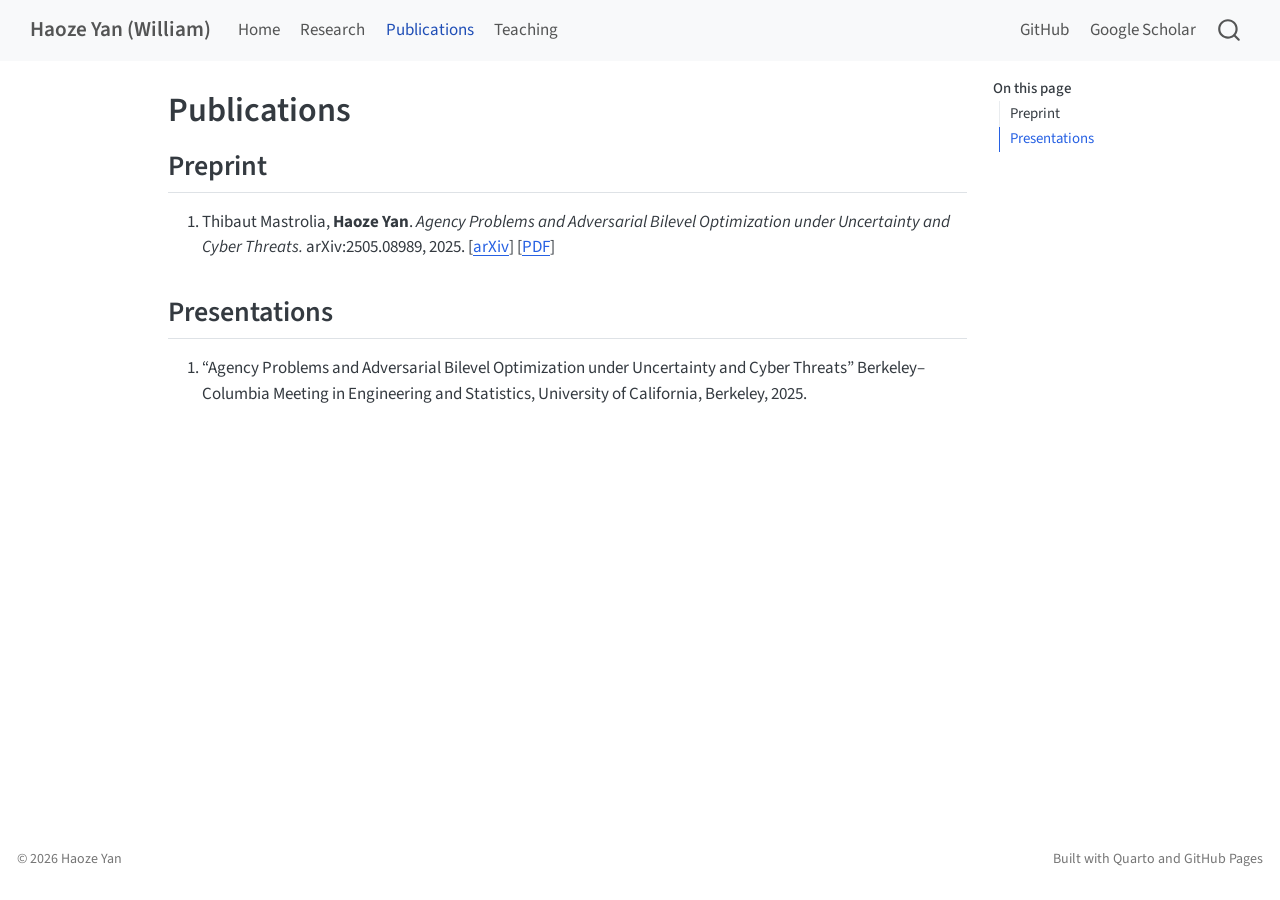
==== docs/publications.html @ 3377d839 "Create Quarto academic website" ====
<!DOCTYPE html>
<html xmlns="http://www.w3.org/1999/xhtml" lang="en" xml:lang="en"><head>

<meta charset="utf-8">
<meta name="generator" content="quarto-1.9.38">

<meta name="viewport" content="width=device-width, initial-scale=1.0, user-scalable=yes">


<title>Publications – Haoze Yan (William)</title>
<style>
/* Default styles provided by pandoc.
** See https://pandoc.org/MANUAL.html#variables-for-html for config info.
*/
code{white-space: pre-wrap;}
span.smallcaps{font-variant: small-caps;}
div.columns{display: flex; gap: min(4vw, 1.5em);}
div.column{flex: auto; overflow-x: auto;}
div.hanging-indent{margin-left: 1.5em; text-indent: -1.5em;}
ul.task-list{list-style: none;}
ul.task-list li input[type="checkbox"] {
  width: 0.8em;
  margin: 0 0.8em 0.2em -1em; /* quarto-specific, see https://github.com/quarto-dev/quarto-cli/issues/4556 */ 
  vertical-align: middle;
}
</style>


<script src="site_libs/quarto-nav/quarto-nav.js"></script>
<script src="site_libs/quarto-nav/headroom.min.js"></script>
<script src="site_libs/clipboard/clipboard.min.js"></script>
<script src="site_libs/quarto-search/autocomplete.umd.js"></script>
<script src="site_libs/quarto-search/fuse.min.js"></script>
<script src="site_libs/quarto-search/quarto-search.js"></script>
<meta name="quarto:offset" content="./">
<script src="site_libs/quarto-html/quarto.js" type="module"></script>
<script src="site_libs/quarto-html/tabsets/tabsets.js" type="module"></script>
<script src="site_libs/quarto-html/popper.min.js"></script>
<script src="site_libs/quarto-html/tippy.umd.min.js"></script>
<script src="site_libs/quarto-html/anchor.min.js"></script>
<link href="site_libs/quarto-html/tippy.css" rel="stylesheet">
<link href="site_libs/quarto-html/quarto-syntax-highlighting-15634bcf2e68342d4ad2dfa704d543f6.css" rel="stylesheet" id="quarto-text-highlighting-styles">
<script src="site_libs/bootstrap/bootstrap.min.js"></script>
<link href="site_libs/bootstrap/bootstrap-icons.css" rel="stylesheet">
<link href="site_libs/bootstrap/bootstrap-a0f9fd0d421825b736dc1bbcbcba2219.min.css" rel="stylesheet" append-hash="true" id="quarto-bootstrap" data-mode="light">
<script id="quarto-search-options" type="application/json">{
  "location": "navbar",
  "copy-button": false,
  "collapse-after": 3,
  "panel-placement": "end",
  "type": "overlay",
  "limit": 50,
  "keyboard-shortcut": [
    "f",
    "/",
    "s"
  ],
  "show-item-context": false,
  "language": {
    "search-no-results-text": "No results",
    "search-matching-documents-text": "matching documents",
    "search-copy-link-title": "Copy link to search",
    "search-hide-matches-text": "Hide additional matches",
    "search-more-match-text": "more match in this document",
    "search-more-matches-text": "more matches in this document",
    "search-clear-button-title": "Clear",
    "search-text-placeholder": "",
    "search-detached-cancel-button-title": "Cancel",
    "search-submit-button-title": "Submit",
    "search-label": "Search"
  }
}</script>


<link rel="stylesheet" href="styles.css">
</head>

<body class="nav-fixed quarto-light">

<div id="quarto-search-results"></div>
  <header id="quarto-header" class="headroom fixed-top">
    <nav class="navbar navbar-expand-lg " data-bs-theme="dark">
      <div class="navbar-container container-fluid">
      <div class="navbar-brand-container mx-auto">
    <a class="navbar-brand" href="./index.html">
    <span class="navbar-title">Haoze Yan (William)</span>
    </a>
  </div>
            <div id="quarto-search" class="" title="Search"></div>
          <button class="navbar-toggler" type="button" data-bs-toggle="collapse" data-bs-target="#navbarCollapse" aria-controls="navbarCollapse" role="menu" aria-expanded="false" aria-label="Toggle navigation" onclick="if (window.quartoToggleHeadroom) { window.quartoToggleHeadroom(); }">
  <span class="navbar-toggler-icon"></span>
</button>
          <div class="collapse navbar-collapse" id="navbarCollapse">
            <ul class="navbar-nav navbar-nav-scroll me-auto">
  <li class="nav-item">
    <a class="nav-link" href="./index.html"> 
<span class="menu-text">Home</span></a>
  </li>  
  <li class="nav-item">
    <a class="nav-link" href="./research.html"> 
<span class="menu-text">Research</span></a>
  </li>  
  <li class="nav-item">
    <a class="nav-link active" href="./publications.html" aria-current="page"> 
<span class="menu-text">Publications</span></a>
  </li>  
  <li class="nav-item">
    <a class="nav-link" href="./teaching.html"> 
<span class="menu-text">Teaching</span></a>
  </li>  
</ul>
            <ul class="navbar-nav navbar-nav-scroll ms-auto">
  <li class="nav-item">
    <a class="nav-link" href="https://github.com/williamy9267"> 
<span class="menu-text">GitHub</span></a>
  </li>  
  <li class="nav-item">
    <a class="nav-link" href="https://scholar.google.com/citations?hl=en&amp;user=kVu8tmgAAAAJ"> 
<span class="menu-text">Google Scholar</span></a>
  </li>  
</ul>
          </div> <!-- /navcollapse -->
            <div class="quarto-navbar-tools">
</div>
      </div> <!-- /container-fluid -->
    </nav>
</header>
<!-- content -->
<div id="quarto-content" class="quarto-container page-columns page-rows-contents page-layout-article page-navbar">
<!-- sidebar -->
<!-- margin-sidebar -->
    <div id="quarto-margin-sidebar" class="sidebar margin-sidebar">
        <nav id="TOC" role="doc-toc" class="toc-active">
    <h2 id="toc-title">On this page</h2>
   
  <ul>
  <li><a href="#preprint" id="toc-preprint" class="nav-link active" data-scroll-target="#preprint">Preprint</a></li>
  <li><a href="#presentations" id="toc-presentations" class="nav-link" data-scroll-target="#presentations">Presentations</a></li>
  </ul>
</nav>
    </div>
<!-- main -->
<main class="content" id="quarto-document-content">

<header id="title-block-header" class="quarto-title-block default">
<div class="quarto-title">
<h1 class="title">Publications</h1>
</div>



<div class="quarto-title-meta">

    
  
    
  </div>
  


</header>


<section id="preprint" class="level2">
<h2 class="anchored" data-anchor-id="preprint">Preprint</h2>
<ol type="1">
<li>Thibaut Mastrolia, <strong>Haoze Yan</strong>. <em>Agency Problems and Adversarial Bilevel Optimization under Uncertainty and Cyber Threats.</em> arXiv:2505.08989, 2025. [<a href="https://arxiv.org/abs/2505.08989">arXiv</a>] [<a href="https://arxiv.org/pdf/2505.08989">PDF</a>]</li>
</ol>
</section>
<section id="presentations" class="level2">
<h2 class="anchored" data-anchor-id="presentations">Presentations</h2>
<ol type="1">
<li>“Agency Problems and Adversarial Bilevel Optimization under Uncertainty and Cyber Threats” Berkeley–Columbia Meeting in Engineering and Statistics, University of California, Berkeley, 2025.</li>
</ol>


</section>

</main> <!-- /main -->
<script id="quarto-html-after-body" type="application/javascript">
  window.document.addEventListener("DOMContentLoaded", function (event) {
    const icon = "";
    const anchorJS = new window.AnchorJS();
    anchorJS.options = {
      placement: 'right',
      icon: icon
    };
    anchorJS.add('.anchored');
    const isCodeAnnotation = (el) => {
      for (const clz of el.classList) {
        if (clz.startsWith('code-annotation-')) {                     
          return true;
        }
      }
      return false;
    }
    const onCopySuccess = function(e) {
      // button target
      const button = e.trigger;
      // don't keep focus
      button.blur();
      // flash "checked"
      button.classList.add('code-copy-button-checked');
      var currentTitle = button.getAttribute("title");
      button.setAttribute("title", "Copied!");
      let tooltip;
      if (window.bootstrap) {
        button.setAttribute("data-bs-toggle", "tooltip");
        button.setAttribute("data-bs-placement", "left");
        button.setAttribute("data-bs-title", "Copied!");
        tooltip = new bootstrap.Tooltip(button, 
          { trigger: "manual", 
            customClass: "code-copy-button-tooltip",
            offset: [0, -8]});
        tooltip.show();    
      }
      setTimeout(function() {
        if (tooltip) {
          tooltip.hide();
          button.removeAttribute("data-bs-title");
          button.removeAttribute("data-bs-toggle");
          button.removeAttribute("data-bs-placement");
        }
        button.setAttribute("title", currentTitle);
        button.classList.remove('code-copy-button-checked');
      }, 1000);
      // clear code selection
      e.clearSelection();
    }
    const getTextToCopy = function(trigger) {
      const outerScaffold = trigger.parentElement.cloneNode(true);
      const codeEl = outerScaffold.querySelector('code');
      for (const childEl of codeEl.children) {
        if (isCodeAnnotation(childEl)) {
          childEl.remove();
        }
      }
      return codeEl.innerText;
    }
    const clipboard = new window.ClipboardJS('.code-copy-button:not([data-in-quarto-modal])', {
      text: getTextToCopy
    });
    clipboard.on('success', onCopySuccess);
    if (window.document.getElementById('quarto-embedded-source-code-modal')) {
      const clipboardModal = new window.ClipboardJS('.code-copy-button[data-in-quarto-modal]', {
        text: getTextToCopy,
        container: window.document.getElementById('quarto-embedded-source-code-modal')
      });
      clipboardModal.on('success', onCopySuccess);
    }
      var localhostRegex = new RegExp(/^(?:http|https):\/\/localhost\:?[0-9]*\//);
      var mailtoRegex = new RegExp(/^mailto:/);
        var filterRegex = new RegExp('/' + window.location.host + '/');
      var isInternal = (href) => {
          return filterRegex.test(href) || localhostRegex.test(href) || mailtoRegex.test(href);
      }
      // Inspect non-navigation links and adorn them if external
     var links = window.document.querySelectorAll('a[href]:not(.nav-link):not(.navbar-brand):not(.toc-action):not(.sidebar-link):not(.sidebar-item-toggle):not(.pagination-link):not(.no-external):not([aria-hidden]):not(.dropdown-item):not(.quarto-navigation-tool):not(.about-link)');
      for (var i=0; i<links.length; i++) {
        const link = links[i];
        if (!isInternal(link.href)) {
          // undo the damage that might have been done by quarto-nav.js in the case of
          // links that we want to consider external
          if (link.dataset.originalHref !== undefined) {
            link.href = link.dataset.originalHref;
          }
        }
      }
    function tippyHover(el, contentFn, onTriggerFn, onUntriggerFn) {
      const config = {
        allowHTML: true,
        maxWidth: 500,
        delay: 100,
        arrow: false,
        appendTo: function(el) {
            return el.parentElement;
        },
        interactive: true,
        interactiveBorder: 10,
        theme: 'quarto',
        placement: 'bottom-start',
      };
      if (contentFn) {
        config.content = contentFn;
      }
      if (onTriggerFn) {
        config.onTrigger = onTriggerFn;
      }
      if (onUntriggerFn) {
        config.onUntrigger = onUntriggerFn;
      }
      window.tippy(el, config); 
    }
    const noterefs = window.document.querySelectorAll('a[role="doc-noteref"]');
    for (var i=0; i<noterefs.length; i++) {
      const ref = noterefs[i];
      tippyHover(ref, function() {
        // use id or data attribute instead here
        let href = ref.getAttribute('data-footnote-href') || ref.getAttribute('href');
        try { href = new URL(href).hash; } catch {}
        const id = href.replace(/^#\/?/, "");
        const note = window.document.getElementById(id);
        if (note) {
          return note.innerHTML;
        } else {
          return "";
        }
      });
    }
    const xrefs = window.document.querySelectorAll('a.quarto-xref');
    const processXRef = (id, note) => {
      // Strip column container classes
      const stripColumnClz = (el) => {
        el.classList.remove("page-full", "page-columns");
        if (el.children) {
          for (const child of el.children) {
            stripColumnClz(child);
          }
        }
      }
      stripColumnClz(note)
      if (id === null || id.startsWith('sec-')) {
        // Special case sections, only their first couple elements
        const container = document.createElement("div");
        if (note.children && note.children.length > 2) {
          container.appendChild(note.children[0].cloneNode(true));
          for (let i = 1; i < note.children.length; i++) {
            const child = note.children[i];
            if (child.tagName === "P" && child.innerText === "") {
              continue;
            } else {
              container.appendChild(child.cloneNode(true));
              break;
            }
          }
          if (window.Quarto?.typesetMath) {
            window.Quarto.typesetMath(container);
          }
          return container.innerHTML
        } else {
          if (window.Quarto?.typesetMath) {
            window.Quarto.typesetMath(note);
          }
          return note.innerHTML;
        }
      } else {
        // Remove any anchor links if they are present
        const anchorLink = note.querySelector('a.anchorjs-link');
        if (anchorLink) {
          anchorLink.remove();
        }
        if (window.Quarto?.typesetMath) {
          window.Quarto.typesetMath(note);
        }
        if (note.classList.contains("callout")) {
          return note.outerHTML;
        } else {
          return note.innerHTML;
        }
      }
    }
    for (var i=0; i<xrefs.length; i++) {
      const xref = xrefs[i];
      tippyHover(xref, undefined, function(instance) {
        instance.disable();
        let url = xref.getAttribute('href');
        let hash = undefined; 
        if (url.startsWith('#')) {
          hash = url;
        } else {
          try { hash = new URL(url).hash; } catch {}
        }
        if (hash) {
          const id = hash.replace(/^#\/?/, "");
          const note = window.document.getElementById(id);
          if (note !== null) {
            try {
              const html = processXRef(id, note.cloneNode(true));
              instance.setContent(html);
            } finally {
              instance.enable();
              instance.show();
            }
          } else {
            // See if we can fetch this
            fetch(url.split('#')[0])
            .then(res => res.text())
            .then(html => {
              const parser = new DOMParser();
              const htmlDoc = parser.parseFromString(html, "text/html");
              const note = htmlDoc.getElementById(id);
              if (note !== null) {
                const html = processXRef(id, note);
                instance.setContent(html);
              } 
            }).finally(() => {
              instance.enable();
              instance.show();
            });
          }
        } else {
          // See if we can fetch a full url (with no hash to target)
          // This is a special case and we should probably do some content thinning / targeting
          fetch(url)
          .then(res => res.text())
          .then(html => {
            const parser = new DOMParser();
            const htmlDoc = parser.parseFromString(html, "text/html");
            const note = htmlDoc.querySelector('main.content');
            if (note !== null) {
              // This should only happen for chapter cross references
              // (since there is no id in the URL)
              // remove the first header
              if (note.children.length > 0 && note.children[0].tagName === "HEADER") {
                note.children[0].remove();
              }
              const html = processXRef(null, note);
              instance.setContent(html);
            } 
          }).finally(() => {
            instance.enable();
            instance.show();
          });
        }
      }, function(instance) {
      });
    }
        let selectedAnnoteEl;
        const selectorForAnnotation = ( cell, annotation) => {
          let cellAttr = 'data-code-cell="' + cell + '"';
          let lineAttr = 'data-code-annotation="' +  annotation + '"';
          const selector = 'span[' + cellAttr + '][' + lineAttr + ']';
          return selector;
        }
        const selectCodeLines = (annoteEl) => {
          const doc = window.document;
          const targetCell = annoteEl.getAttribute("data-target-cell");
          const targetAnnotation = annoteEl.getAttribute("data-target-annotation");
          const annoteSpan = window.document.querySelector(selectorForAnnotation(targetCell, targetAnnotation));
          const lines = annoteSpan.getAttribute("data-code-lines").split(",");
          const lineIds = lines.map((line) => {
            return targetCell + "-" + line;
          })
          let top = null;
          let height = null;
          let parent = null;
          if (lineIds.length > 0) {
              //compute the position of the single el (top and bottom and make a div)
              const el = window.document.getElementById(lineIds[0]);
              top = el.offsetTop;
              height = el.offsetHeight;
              parent = el.parentElement.parentElement;
            if (lineIds.length > 1) {
              const lastEl = window.document.getElementById(lineIds[lineIds.length - 1]);
              const bottom = lastEl.offsetTop + lastEl.offsetHeight;
              height = bottom - top;
            }
            if (top !== null && height !== null && parent !== null) {
              // cook up a div (if necessary) and position it 
              let div = window.document.getElementById("code-annotation-line-highlight");
              if (div === null) {
                div = window.document.createElement("div");
                div.setAttribute("id", "code-annotation-line-highlight");
                div.style.position = 'absolute';
                parent.appendChild(div);
              }
              div.style.top = top - 2 + "px";
              div.style.height = height + 4 + "px";
              div.style.left = 0;
              let gutterDiv = window.document.getElementById("code-annotation-line-highlight-gutter");
              if (gutterDiv === null) {
                gutterDiv = window.document.createElement("div");
                gutterDiv.setAttribute("id", "code-annotation-line-highlight-gutter");
                gutterDiv.style.position = 'absolute';
                const codeCell = window.document.getElementById(targetCell);
                const gutter = codeCell.querySelector('.code-annotation-gutter');
                gutter.appendChild(gutterDiv);
              }
              gutterDiv.style.top = top - 2 + "px";
              gutterDiv.style.height = height + 4 + "px";
            }
            selectedAnnoteEl = annoteEl;
          }
        };
        const unselectCodeLines = () => {
          const elementsIds = ["code-annotation-line-highlight", "code-annotation-line-highlight-gutter"];
          elementsIds.forEach((elId) => {
            const div = window.document.getElementById(elId);
            if (div) {
              div.remove();
            }
          });
          selectedAnnoteEl = undefined;
        };
          // Handle positioning of the toggle
      window.addEventListener(
        "resize",
        throttle(() => {
          elRect = undefined;
          if (selectedAnnoteEl) {
            selectCodeLines(selectedAnnoteEl);
          }
        }, 10)
      );
      function throttle(fn, ms) {
      let throttle = false;
      let timer;
        return (...args) => {
          if(!throttle) { // first call gets through
              fn.apply(this, args);
              throttle = true;
          } else { // all the others get throttled
              if(timer) clearTimeout(timer); // cancel #2
              timer = setTimeout(() => {
                fn.apply(this, args);
                timer = throttle = false;
              }, ms);
          }
        };
      }
        // Attach click handler to the DT
        const annoteDls = window.document.querySelectorAll('dt[data-target-cell]');
        for (const annoteDlNode of annoteDls) {
          annoteDlNode.addEventListener('click', (event) => {
            const clickedEl = event.target;
            if (clickedEl !== selectedAnnoteEl) {
              unselectCodeLines();
              const activeEl = window.document.querySelector('dt[data-target-cell].code-annotation-active');
              if (activeEl) {
                activeEl.classList.remove('code-annotation-active');
              }
              selectCodeLines(clickedEl);
              clickedEl.classList.add('code-annotation-active');
            } else {
              // Unselect the line
              unselectCodeLines();
              clickedEl.classList.remove('code-annotation-active');
            }
          });
        }
    const findCites = (el) => {
      const parentEl = el.parentElement;
      if (parentEl) {
        const cites = parentEl.dataset.cites;
        if (cites) {
          return {
            el,
            cites: cites.split(' ')
          };
        } else {
          return findCites(el.parentElement)
        }
      } else {
        return undefined;
      }
    };
    var bibliorefs = window.document.querySelectorAll('a[role="doc-biblioref"]');
    for (var i=0; i<bibliorefs.length; i++) {
      const ref = bibliorefs[i];
      const citeInfo = findCites(ref);
      if (citeInfo) {
        tippyHover(citeInfo.el, function() {
          var popup = window.document.createElement('div');
          citeInfo.cites.forEach(function(cite) {
            var citeDiv = window.document.createElement('div');
            citeDiv.classList.add('hanging-indent');
            citeDiv.classList.add('csl-entry');
            var biblioDiv = window.document.getElementById('ref-' + cite);
            if (biblioDiv) {
              citeDiv.innerHTML = biblioDiv.innerHTML;
            }
            popup.appendChild(citeDiv);
          });
          return popup.innerHTML;
        });
      }
    }
  });
  </script>
</div> <!-- /content -->
<footer class="footer">
  <div class="nav-footer">
    <div class="nav-footer-left">
<p>© 2026 Haoze Yan</p>
</div>   
    <div class="nav-footer-center">
      &nbsp;
    </div>
    <div class="nav-footer-right">
<p>Built with Quarto and GitHub Pages</p>
</div>
  </div>
</footer>




</body></html>
---- docs/site_libs/quarto-html/tippy.css ----
.tippy-box[data-animation=fade][data-state=hidden]{opacity:0}[data-tippy-root]{max-width:calc(100vw - 10px)}.tippy-box{position:relative;background-color:#333;color:#fff;border-radius:4px;font-size:14px;line-height:1.4;white-space:normal;outline:0;transition-property:transform,visibility,opacity}.tippy-box[data-placement^=top]>.tippy-arrow{bottom:0}.tippy-box[data-placement^=top]>.tippy-arrow:before{bottom:-7px;left:0;border-width:8px 8px 0;border-top-color:initial;transform-origin:center top}.tippy-box[data-placement^=bottom]>.tippy-arrow{top:0}.tippy-box[data-placement^=bottom]>.tippy-arrow:before{top:-7px;left:0;border-width:0 8px 8px;border-bottom-color:initial;transform-origin:center bottom}.tippy-box[data-placement^=left]>.tippy-arrow{right:0}.tippy-box[data-placement^=left]>.tippy-arrow:before{border-width:8px 0 8px 8px;border-left-color:initial;right:-7px;transform-origin:center left}.tippy-box[data-placement^=right]>.tippy-arrow{left:0}.tippy-box[data-placement^=right]>.tippy-arrow:before{left:-7px;border-width:8px 8px 8px 0;border-right-color:initial;transform-origin:center right}.tippy-box[data-inertia][data-state=visible]{transition-timing-function:cubic-bezier(.54,1.5,.38,1.11)}.tippy-arrow{width:16px;height:16px;color:#333}.tippy-arrow:before{content:"";position:absolute;border-color:transparent;border-style:solid}.tippy-content{position:relative;padding:5px 9px;z-index:1}
---- docs/site_libs/quarto-html/quarto-syntax-highlighting-15634bcf2e68342d4ad2dfa704d543f6.css ----
/* quarto syntax highlight colors */
:root {
  --quarto-hl-ot-color: #003B4F;
  --quarto-hl-at-color: #657422;
  --quarto-hl-ss-color: #20794D;
  --quarto-hl-an-color: #5E5E5E;
  --quarto-hl-fu-color: #4758AB;
  --quarto-hl-st-color: #20794D;
  --quarto-hl-cf-color: #003B4F;
  --quarto-hl-op-color: #5E5E5E;
  --quarto-hl-er-color: #AD0000;
  --quarto-hl-bn-color: #AD0000;
  --quarto-hl-al-color: #AD0000;
  --quarto-hl-va-color: #111111;
  --quarto-hl-bu-color: inherit;
  --quarto-hl-ex-color: inherit;
  --quarto-hl-pp-color: #AD0000;
  --quarto-hl-in-color: #5E5E5E;
  --quarto-hl-vs-color: #20794D;
  --quarto-hl-wa-color: #5E5E5E;
  --quarto-hl-do-color: #5E5E5E;
  --quarto-hl-im-color: #00769E;
  --quarto-hl-ch-color: #20794D;
  --quarto-hl-dt-color: #AD0000;
  --quarto-hl-fl-color: #AD0000;
  --quarto-hl-co-color: #5E5E5E;
  --quarto-hl-cv-color: #5E5E5E;
  --quarto-hl-cn-color: #8f5902;
  --quarto-hl-sc-color: #5E5E5E;
  --quarto-hl-dv-color: #AD0000;
  --quarto-hl-kw-color: #003B4F;
}

/* other quarto variables */
:root {
  --quarto-font-monospace: SFMono-Regular, Menlo, Monaco, Consolas, "Liberation Mono", "Courier New", monospace;
}

/* syntax highlight based on Pandoc's rules */
pre > code.sourceCode > span {
  color: #003B4F;
}

code.sourceCode > span {
  color: #003B4F;
}

div.sourceCode,
div.sourceCode pre.sourceCode {
  color: #003B4F;
}

/* Normal */
code span {
  color: #003B4F;
}

/* Alert */
code span.al {
  color: #AD0000;
  font-style: inherit;
}

/* Annotation */
code span.an {
  color: #5E5E5E;
  font-style: inherit;
}

/* Attribute */
code span.at {
  color: #657422;
  font-style: inherit;
}

/* BaseN */
code span.bn {
  color: #AD0000;
  font-style: inherit;
}

/* BuiltIn */
code span.bu {
  font-style: inherit;
}

/* ControlFlow */
code span.cf {
  color: #003B4F;
  font-weight: bold;
  font-style: inherit;
}

/* Char */
code span.ch {
  color: #20794D;
  font-style: inherit;
}

/* Constant */
code span.cn {
  color: #8f5902;
  font-style: inherit;
}

/* Comment */
code span.co {
  color: #5E5E5E;
  font-style: inherit;
}

/* CommentVar */
code span.cv {
  color: #5E5E5E;
  font-style: italic;
}

/* Documentation */
code span.do {
  color: #5E5E5E;
  font-style: italic;
}

/* DataType */
code span.dt {
  color: #AD0000;
  font-style: inherit;
}

/* DecVal */
code span.dv {
  color: #AD0000;
  font-style: inherit;
}

/* Error */
code span.er {
  color: #AD0000;
  font-style: inherit;
}

/* Extension */
code span.ex {
  font-style: inherit;
}

/* Float */
code span.fl {
  color: #AD0000;
  font-style: inherit;
}

/* Function */
code span.fu {
  color: #4758AB;
  font-style: inherit;
}

/* Import */
code span.im {
  color: #00769E;
  font-style: inherit;
}

/* Information */
code span.in {
  color: #5E5E5E;
  font-style: inherit;
}

/* Keyword */
code span.kw {
  color: #003B4F;
  font-weight: bold;
  font-style: inherit;
}

/* Operator */
code span.op {
  color: #5E5E5E;
  font-style: inherit;
}

/* Other */
code span.ot {
  color: #003B4F;
  font-style: inherit;
}

/* Preprocessor */
code span.pp {
  color: #AD0000;
  font-style: inherit;
}

/* SpecialChar */
code span.sc {
  color: #5E5E5E;
  font-style: inherit;
}

/* SpecialString */
code span.ss {
  color: #20794D;
  font-style: inherit;
}

/* String */
code span.st {
  color: #20794D;
  font-style: inherit;
}

/* Variable */
code span.va {
  color: #111111;
  font-style: inherit;
}

/* VerbatimString */
code span.vs {
  color: #20794D;
  font-style: inherit;
}

/* Warning */
code span.wa {
  color: #5E5E5E;
  font-style: italic;
}

.prevent-inlining {
  content: "</";
}

/*# sourceMappingURL=f23921c56f73e400b49028c9186a1aa0.css.map */
---- docs/styles.css ----
.navbar-title {
  font-weight: 600;
}

h1, h2, h3 {
  font-weight: 600;
}

body {
  font-size: 17px;
}

.quarto-title-block .quarto-title-banner {
  padding-top: 2rem;
  padding-bottom: 2rem;
}

.profile-container {
  display: flex;
  align-items: flex-start;
  gap: 2rem;
  margin-top: 1.5rem;
  margin-bottom: 2rem;
}

.profile-photo {
  width: 220px;
  max-width: 100%;
  border-radius: 8px;
}

.profile-text {
  flex: 1;
}

/* Mobile view */
@media (max-width: 768px) {
  .profile-container {
    flex-direction: column;
  }

  .profile-photo {
    width: 180px;
  }
}
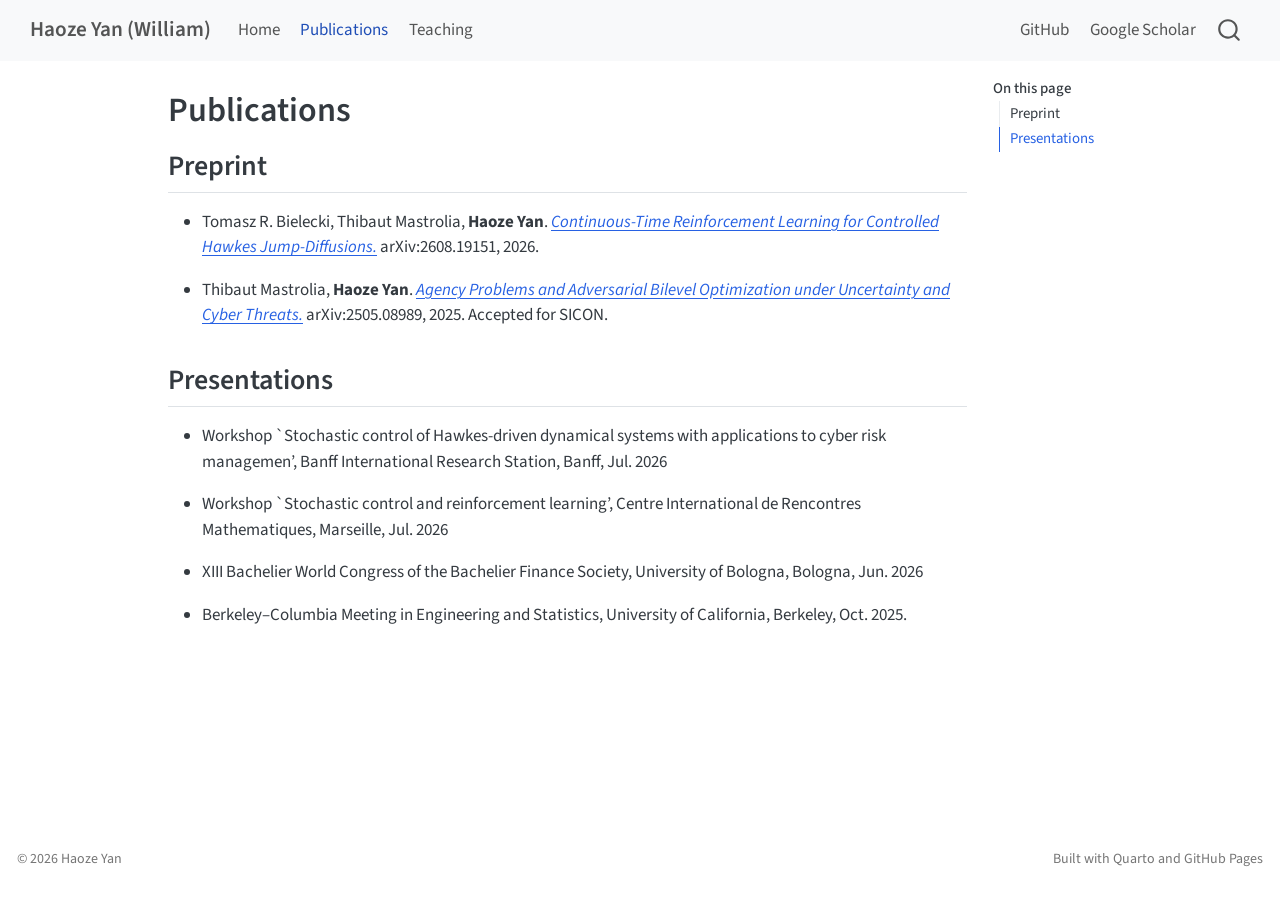
==== commit b545699a: "Update website" ====
--- a/docs/publications.html
+++ b/docs/publications.html
@@ -97,10 +97,6 @@
 <span class="menu-text">Home</span></a>
   </li>  
   <li class="nav-item">
-    <a class="nav-link" href="./research.html"> 
-<span class="menu-text">Research</span></a>
-  </li>  
-  <li class="nav-item">
     <a class="nav-link active" href="./publications.html" aria-current="page"> 
 <span class="menu-text">Publications</span></a>
   </li>  
@@ -163,15 +159,19 @@
 
 <section id="preprint" class="level2">
 <h2 class="anchored" data-anchor-id="preprint">Preprint</h2>
-<ol type="1">
-<li>Thibaut Mastrolia, <strong>Haoze Yan</strong>. <em>Agency Problems and Adversarial Bilevel Optimization under Uncertainty and Cyber Threats.</em> arXiv:2505.08989, 2025. [<a href="https://arxiv.org/abs/2505.08989">arXiv</a>] [<a href="https://arxiv.org/pdf/2505.08989">PDF</a>]</li>
-</ol>
+<ul>
+<li><p>Tomasz R. Bielecki, Thibaut Mastrolia, <strong>Haoze Yan</strong>. <a href="https://arxiv.org/abs/2608.19151"><em>Continuous-Time Reinforcement Learning for Controlled Hawkes Jump-Diffusions.</em></a> arXiv:2608.19151, 2026.</p></li>
+<li><p>Thibaut Mastrolia, <strong>Haoze Yan</strong>. <a href="https://arxiv.org/abs/2505.08989"><em>Agency Problems and Adversarial Bilevel Optimization under Uncertainty and Cyber Threats.</em></a> arXiv:2505.08989, 2025. Accepted for SICON.</p></li>
+</ul>
 </section>
 <section id="presentations" class="level2">
 <h2 class="anchored" data-anchor-id="presentations">Presentations</h2>
-<ol type="1">
-<li>“Agency Problems and Adversarial Bilevel Optimization under Uncertainty and Cyber Threats” Berkeley–Columbia Meeting in Engineering and Statistics, University of California, Berkeley, 2025.</li>
-</ol>
+<ul>
+<li><p>Workshop `Stochastic control of Hawkes-driven dynamical systems with applications to cyber risk managemen’, Banff International Research Station, Banff, Jul.&nbsp;2026</p></li>
+<li><p>Workshop `Stochastic control and reinforcement learning’, Centre International de Rencontres Mathematiques, Marseille, Jul.&nbsp;2026</p></li>
+<li><p>XIII Bachelier World Congress of the Bachelier Finance Society, University of Bologna, Bologna, Jun.&nbsp;2026</p></li>
+<li><p>Berkeley–Columbia Meeting in Engineering and Statistics, University of California, Berkeley, Oct.&nbsp;2025.</p></li>
+</ul>
 
 
 </section>
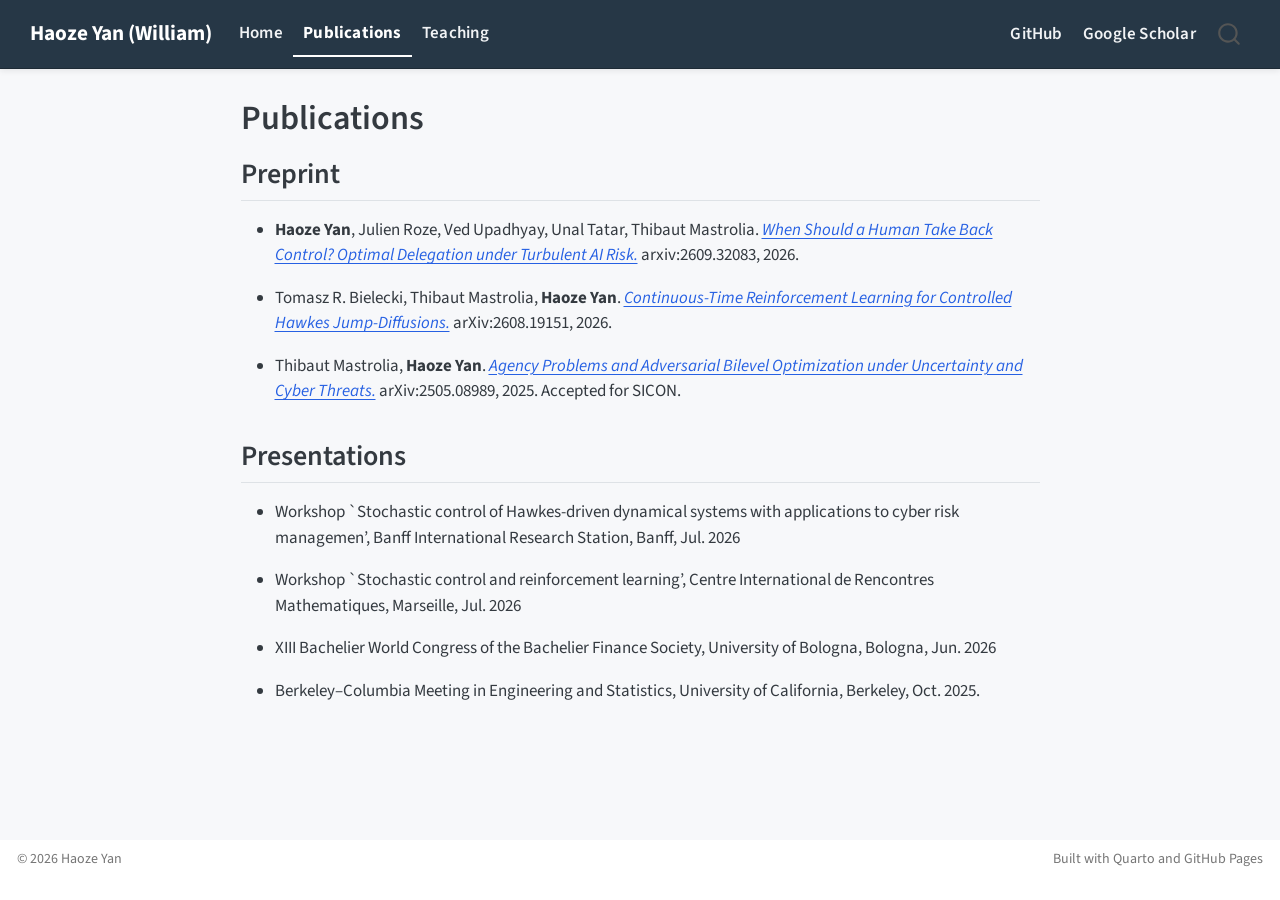
==== commit 0cbce799: "Update website" ====
--- a/docs/publications.html
+++ b/docs/publications.html
@@ -75,7 +75,7 @@
 <link rel="stylesheet" href="styles.css">
 </head>
 
-<body class="nav-fixed quarto-light">
+<body class="nav-fixed fullcontent quarto-light">
 
 <div id="quarto-search-results"></div>
   <header id="quarto-header" class="headroom fixed-top">
@@ -125,16 +125,7 @@
 <div id="quarto-content" class="quarto-container page-columns page-rows-contents page-layout-article page-navbar">
 <!-- sidebar -->
 <!-- margin-sidebar -->
-    <div id="quarto-margin-sidebar" class="sidebar margin-sidebar">
-        <nav id="TOC" role="doc-toc" class="toc-active">
-    <h2 id="toc-title">On this page</h2>
-   
-  <ul>
-  <li><a href="#preprint" id="toc-preprint" class="nav-link active" data-scroll-target="#preprint">Preprint</a></li>
-  <li><a href="#presentations" id="toc-presentations" class="nav-link" data-scroll-target="#presentations">Presentations</a></li>
-  </ul>
-</nav>
-    </div>
+    
 <!-- main -->
 <main class="content" id="quarto-document-content">
 
@@ -160,6 +151,7 @@
 <section id="preprint" class="level2">
 <h2 class="anchored" data-anchor-id="preprint">Preprint</h2>
 <ul>
+<li><p><strong>Haoze Yan</strong>, Julien Roze, Ved Upadhyay, Unal Tatar, Thibaut Mastrolia. <a href="https://arxiv.org/abs/2609.32083"><em>When Should a Human Take Back Control? Optimal Delegation under Turbulent AI Risk.</em></a> arxiv:2609.32083, 2026.</p></li>
 <li><p>Tomasz R. Bielecki, Thibaut Mastrolia, <strong>Haoze Yan</strong>. <a href="https://arxiv.org/abs/2608.19151"><em>Continuous-Time Reinforcement Learning for Controlled Hawkes Jump-Diffusions.</em></a> arXiv:2608.19151, 2026.</p></li>
 <li><p>Thibaut Mastrolia, <strong>Haoze Yan</strong>. <a href="https://arxiv.org/abs/2505.08989"><em>Agency Problems and Adversarial Bilevel Optimization under Uncertainty and Cyber Threats.</em></a> arXiv:2505.08989, 2025. Accepted for SICON.</p></li>
 </ul>
--- a/docs/styles.css
+++ b/docs/styles.css
@@ -8,6 +8,7 @@
 
 body {
   font-size: 17px;
+  background-color: #f7f8fa;
 }
 
 .quarto-title-block .quarto-title-banner {
@@ -42,4 +43,58 @@
   .profile-photo {
     width: 180px;
   }
+}
+
+/* ---------- Navbar ---------- */
+
+.navbar {
+  background-color: #263746 !important;
+  border-bottom: 1px solid #1d2a35;
+  box-shadow: 0 2px 6px rgba(0, 0, 0, 0.08);
+}
+
+/* Website name */
+.navbar-title {
+  color: #ffffff !important;
+  font-weight: 700;
+}
+
+/* Navigation tabs */
+.navbar-nav .nav-link {
+  color: #f1f3f5 !important;
+  font-weight: 600;
+  letter-spacing: 0.2px;
+}
+
+/* Hover */
+.navbar-nav .nav-link:hover {
+  color: #ffffff !important;
+}
+
+/* Current/active page */
+.navbar-nav .nav-link.active {
+  color: #ffffff !important;
+  font-weight: 700;
+  border-bottom: 2px solid #ffffff;
+}
+
+/* Mobile menu button */
+.navbar-toggler {
+  filter: invert(1);
+}
+
+
+/* ---------- Page background ---------- */
+
+body {
+  font-size: 17px;
+  background-color: #f7f8fa;
+}
+
+.navbar {
+  background-color: #263746 !important;
+  border-bottom: 1px solid #1d2a35;
+  box-shadow: 0 2px 6px rgba(0, 0, 0, 0.08);
+  padding-top: 0.65rem;
+  padding-bottom: 0.65rem;
 }
